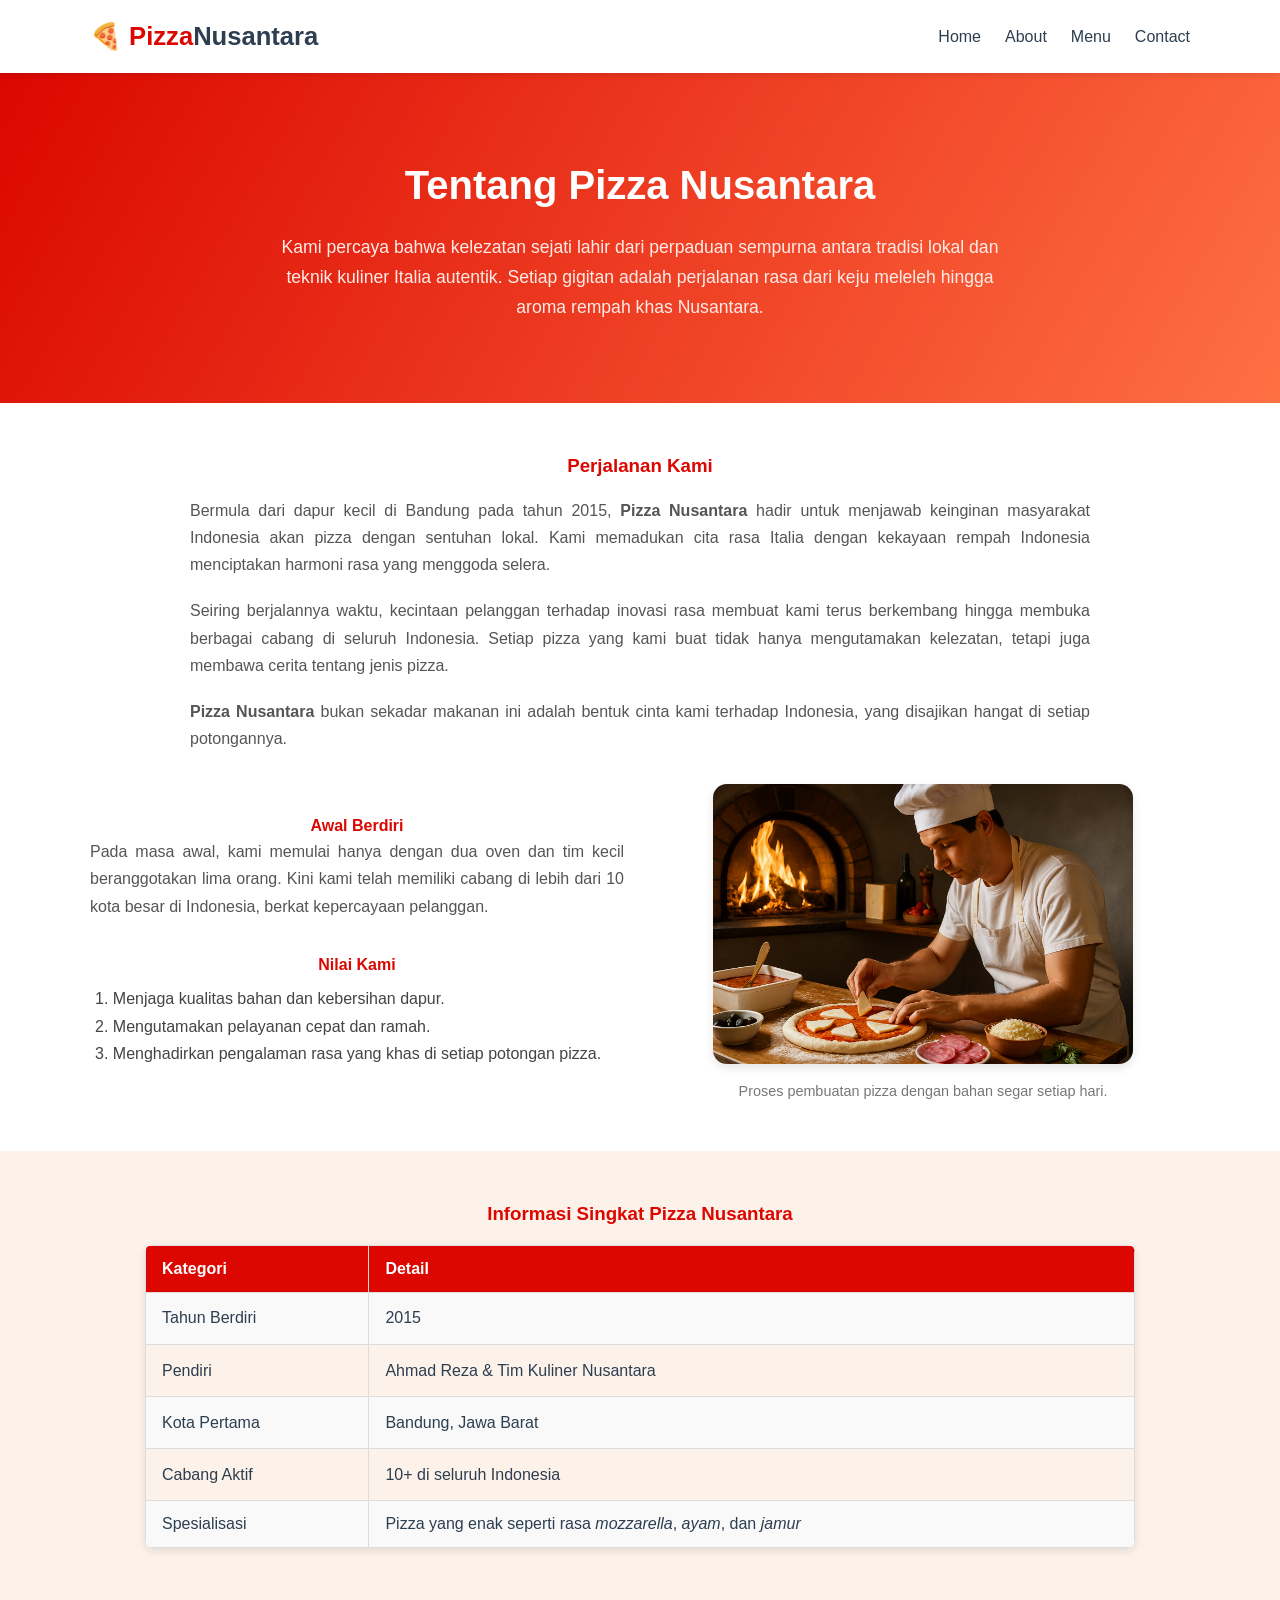
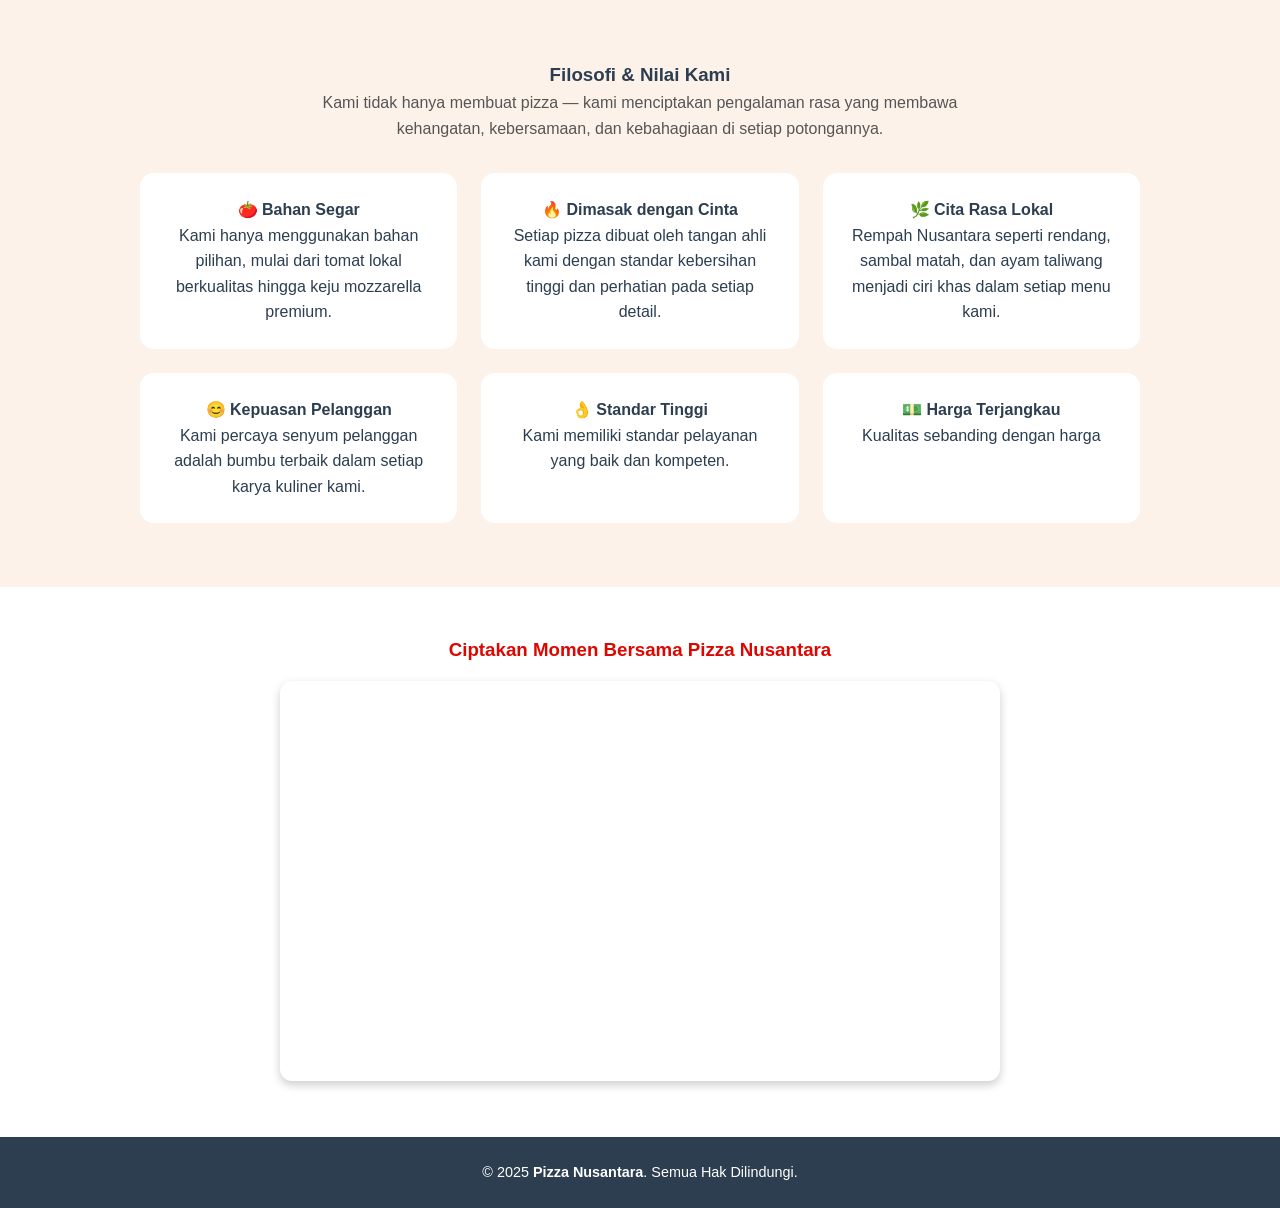
==== about.html @ c777f019 "Commit pertama, upload proyek Pizzanusantara" ====
<!DOCTYPE html>
<html lang="id">
<head>
  <meta charset="UTF-8">
  <meta name="viewport" content="width=device-width, initial-scale=1.0">
  <title>Tentang Kami - Pizza Nusantara</title>
  <link rel="stylesheet" href="style.css">
  <style>
   
    main {
      display: block;
    }

    .about-hero {
      background: linear-gradient(120deg, #db0700, #ff7043);
      color: #fff;
      text-align: center;
      padding: 5rem 1rem;
    }

    .about-hero h2 {
      font-size: 2.5rem;
      font-weight: 700;
      margin-bottom: 1rem;
    }

    .about-hero p {
      max-width: 750px;
      margin: 0 auto;
      font-size: 1.1rem;
      color: #ffece8;
      line-height: 1.7;
    }

    article {
      background: var(--light);
      padding: 3rem 0;
    }

    article h3 {
      color: var(--primary);
      text-align: center;
      margin-bottom: 1rem;
    }

    article p {
      color: #555;
      line-height: 1.7;
      margin: 0 auto 1.2rem;
      max-width: 900px;
      text-align: justify;
    }

    .about-story .content {
      display: flex;
      flex-wrap: wrap;
      justify-content: space-between;
      gap: 2rem;
      align-items: center;
      margin-top: 2rem;
    }

    .about-story img {
      width: 100%;
      max-width: 420px;
      border-radius: var(--radius);
      box-shadow: 0 4px 10px rgba(0, 0, 0, 0.1);
    }

    table {
      width: 90%;
      margin: 2rem auto;
      border-collapse: collapse;
      border-radius: var(--radius);
      overflow: hidden;
      box-shadow: 0 2px 10px rgba(0,0,0,0.1);
    }

    table th, table td {
      border: 1px solid #ddd;
      padding: 0.8rem 1rem;
      text-align: left;
    }

    table th {
      background: var(--primary);
      color: #fff;
    }

    table tr:nth-child(even) {
      background: #f9f9f9;
    }

    .about-values {
      background: var(--secondary);
      text-align: center;
      padding: 4rem 1rem;
    }

    .values-grid {
      display: grid;
      grid-template-columns: repeat(auto-fit, minmax(240px, 1fr));
      gap: 1.5rem;
      margin-top: 2rem;
      max-width: 1000px;
      margin-inline: auto;
    }

    .value-card {
      background: var(--light);
      border-radius: var(--radius);
      padding: 1.5rem;
    }

   
    ol {
      text-align: left;
      margin: 1.5rem auto;
      max-width: 700px;
      color: #444;
      line-height: 1.7;
    }

    .about-video {
      text-align: center;
      padding: 3rem 0;
      background: var(--light);
    }

    video {
      width: 90%;
      max-width: 720px;
      height: 400px;
      border-radius: 12px;
      object-fit: cover;
      box-shadow: 0 4px 10px rgba(0,0,0,0.2);
    }

    @media (max-width: 768px) {
      .about-story .content {
        flex-direction: column;
        text-align: center;
      }
      table {
        width: 100%;
      }
    }
  </style>
</head>
<body>
  <header class="navbar">
    <div class="container">
      <h1 class="logo">🍕 Pizza<span>Nusantara</span></h1>
      <nav>
        <ul class="nav-links">
          <li><a href="index.html">Home</a></li>
          <li><a href="about.html">About</a></li>
          <li><a href="galery.html">Menu</a></li>
          <li><a href="contact.html">Contact</a></li>
        </ul>
      </nav>
    </div>
  </header>

  <main>
    <!-- HERO -->
    <section class="about-hero">
      <h2>Tentang Pizza Nusantara</h2>
      <p>Kami percaya bahwa kelezatan sejati lahir dari perpaduan sempurna antara tradisi lokal dan teknik kuliner Italia autentik. Setiap gigitan adalah perjalanan rasa dari keju meleleh hingga aroma rempah khas Nusantara.</p>
    </section>

   <!-- ARTICLE SEJARAH -->
<article class="about-story">
  <div class="container">
    <h3>Perjalanan Kami</h3>

    <p>
      Bermula dari dapur kecil di Bandung pada tahun 2015, 
      <strong>Pizza Nusantara</strong> hadir untuk menjawab keinginan masyarakat Indonesia akan pizza dengan sentuhan lokal. 
      Kami memadukan cita rasa Italia dengan kekayaan rempah Indonesia  menciptakan harmoni rasa yang menggoda selera.
      <p>
    Seiring berjalannya waktu, kecintaan pelanggan terhadap inovasi rasa membuat kami terus berkembang hingga membuka berbagai cabang di seluruh Indonesia. 
    Setiap pizza yang kami buat tidak hanya mengutamakan kelezatan, tetapi juga membawa cerita tentang jenis pizza.
  </p>

  <p>
    <strong>Pizza Nusantara</strong> bukan sekadar makanan ini adalah bentuk cinta kami terhadap Indonesia, 
    yang disajikan hangat di setiap potongannya. 
  </p>
    </p>

    <section class="content">
      <div class="text" style="flex:1; text-align:center;">
        <h4 style="margin-top:1rem; color:var(--primary);">Awal Berdiri</h4>
        <p style="max-width:700px; margin:0 auto 1.5rem; text-align:justify;">
          Pada masa awal, kami memulai hanya dengan dua oven dan tim kecil beranggotakan lima orang. 
          Kini kami telah memiliki cabang di lebih dari 10 kota besar di Indonesia, berkat kepercayaan pelanggan.
        </p>

        <h4 style="margin-top:2rem; color:var(--primary);">Nilai Kami</h4>
        <ol style="display:inline-block; text-align:left; margin-top:0.5rem;">
          <li>Menjaga kualitas bahan dan kebersihan dapur.</li>
          <li>Mengutamakan pelayanan cepat dan ramah.</li>
          <li>Menghadirkan pengalaman rasa yang khas di setiap potongan pizza.</li>
        </ol>
      </div>

      <figure style="flex:1; text-align:center;">
        <img 
          src="images/pembuatan.png" 
          alt="Proses pembuatan Pizza Nusantara" 
          style="width:100%; max-width:420px; border-radius:var(--radius); box-shadow:0 4px 10px rgba(0,0,0,0.1);"
        >
        <figcaption style="font-size:0.9rem; color:#777; margin-top:0.5rem;">
          Proses pembuatan pizza dengan bahan segar setiap hari.
        </figcaption>
      </figure>
    </section>
  </div>
</article>

<!-- TABEL INFORMASI BRAND -->
<section class="brand-info" style="text-align: center; padding: 3rem 1rem;">
  <div class="container" style="display: inline-block; text-align: left;">
    <h3 style="text-align: center; color: #db0700; margin-bottom: 1rem;">
      Informasi Singkat Pizza Nusantara
    </h3>
    <table style="
      margin: 0 auto;
      border-collapse: collapse;
      min-width: 350px;
      box-shadow: 0 3px 8px rgba(0,0,0,0.1);
      border-radius: 8px;
      overflow: hidden;
    ">
      <tr style="background: #db0700; color: #fff;">
        <th style="padding: 10px 16px;">Kategori</th>
        <th style="padding: 10px 16px;">Detail</th>
      </tr>
      <tr>
        <td >Tahun Berdiri</td>
        <td >2015</td>
      </tr>
      <tr>
        <td >Pendiri</td>
        <td >Ahmad Reza &amp; Tim Kuliner Nusantara</td>
      </tr>
      <tr>
        <td>Kota Pertama</td>
        <td >Bandung, Jawa Barat</td>
      </tr>
      <tr>
        <td >Cabang Aktif</td>
        <td >10+ di seluruh Indonesia</td>
      </tr>
      <tr>
        <td style="padding: 10px 16px;">Spesialisasi</td>
        <td style="padding: 10px 16px;">
          Pizza yang enak seperti rasa <em>mozzarella</em>,
          <em>ayam</em>, dan <em>jamur</em>
        </td>
      </tr>
    </table>
  </div>
</section>



    <!-- NILAI & FILOSOFI -->
    <section class="about-values">
      <div class="container">
        <h3>Filosofi &amp; Nilai Kami</h3>
        <p style="max-width:700px;margin:0 auto;color:#555;">
          Kami tidak hanya membuat pizza — kami menciptakan pengalaman rasa yang membawa kehangatan, kebersamaan, dan kebahagiaan di setiap potongannya.
        </p>

        <div class="values-grid">
          <div class="value-card">
            <h4>🍅 Bahan Segar</h4>
            <p>Kami hanya menggunakan bahan pilihan, mulai dari tomat lokal berkualitas hingga keju mozzarella premium.</p>
          </div>
          <div class="value-card">
            <h4>🔥 Dimasak dengan Cinta</h4>
            <p>Setiap pizza dibuat oleh tangan ahli kami dengan standar kebersihan tinggi dan perhatian pada setiap detail.</p>
          </div>
          <div class="value-card">
            <h4>🌿 Cita Rasa Lokal</h4>
            <p>Rempah Nusantara seperti rendang, sambal matah, dan ayam taliwang menjadi ciri khas dalam setiap menu kami.</p>
          </div>
          <div class="value-card">
            <h4>😊 Kepuasan Pelanggan</h4>
            <p>Kami percaya senyum pelanggan adalah bumbu terbaik dalam setiap karya kuliner kami.</p>
          </div>

          <div class="value-card">
            <h4>👌 Standar Tinggi</h4>
            <p>Kami memiliki standar pelayanan yang baik dan kompeten.</p>
          </div>

          <div class="value-card">
            <h4>💵 Harga Terjangkau</h4>
            <p>Kualitas sebanding dengan harga</p>
          </div>

        </div>
      </div>
    </section>

    
    <section class="about-video">
      <div class="container">
        <h3 style="color:var(--primary);margin-bottom:1rem;">Ciptakan Momen Bersama Pizza Nusantara</h3>
        <video autoplay loop="videos/pizza.mp4">
          <source src="videos/pizza.mp4" type="video/mp4">
          Browser Anda tidak mendukung pemutaran video.
        </video>
      </div>
    </section>
  </main>

  <footer>
    <div class="container">
      <p>&copy; 2025 <strong>Pizza Nusantara</strong>. Semua Hak Dilindungi.</p>
    </div>
  </footer>
</body>
</html>
---- style.css ----
/*UTAMA*/

:root {
  --primary: #db0700;
  --secondary: #fdf2e9;
  --dark: #2c3e50;
  --light: #fff;
  --radius: 14px;
}

* {
  margin: 0;
  padding: 0;
  box-sizing: border-box;
  font-family: "Poppins", sans-serif;
}

body {
  color: var(--dark);
  background: var(--secondary);
  line-height: 1.6;
}

.container {
  width: 90%;
  max-width: 1100px;
  margin: 0 auto;
}

.navbar {
  background: var(--light);
  box-shadow: 0 2px 6px rgba(0, 0, 0, 0.1);
  padding: 1rem 0;
  position: sticky;
  top: 0;
  z-index: 999;
}

.logo {
  font-size: 1.6rem;
  color: var(--primary);
}

.logo span {
  color: var(--dark);
}

.navbar .container {
  display: flex;
  align-items: center;
  justify-content: space-between;
}

.nav-links {
  display: flex;
  gap: 1.5rem;
  list-style: none;
}

.nav-links a {
  text-decoration: none;
  color: var(--dark);
  font-weight: 500;
}

.nav-links a:hover {
  color: var(--primary);
}

.btn-primary {
  display: inline-block;
  background: #fff;
  color: #c91e00;
  padding: 0.8rem 1.6rem;
  border-radius: var(--radius);
  text-decoration: none;
  font-weight: 600;
  transition: background 0.25s ease;
}

.btn-primary:hover {
  background: #b30000;
  color: #fff;
}

.hero-content .image {
  flex: 1 1 45%;
  text-align: center;
}

.hero-content .image img {
  width: 80%;
  max-width: 400px;
  border-radius: 50%;
  object-fit: cover;
  border: none;
  outline: none;
  background: transparent;
}


@media (max-width: 768px) {
  .hero-content {
    flex-direction: column;
    text-align: center;
  }

  .hero-content .text {
    text-align: center;
  }

  .hero-content .image img {
    width: 85%;
  }
}



.about {
  padding: 1rem 0;
  text-align: center;
}

.about h3 {
  color: var(--primary);
  margin-bottom: 1rem;
}


.menu {
  padding: 3rem 0;
  text-align: center;
}

.menu h3 {
  color: var(--primary);
  margin-bottom: 0.5rem;
}

.menu p {
  font-size: 1rem;
  color: #555;
  margin-bottom: 2rem;
}

footer {
  background: var(--dark);
  color: var(--light);
  text-align: center;
  padding: 1.5rem 0;
  font-size: 0.9rem;
}

@media (max-width: 768px) {
  .nav-links {
    flex-direction: column;
    align-items: center;
  }

  .hero-content {
    flex-direction: column;
    text-align: center;
  }

  .hero-content .image img {
    width: 90%;
  }
}
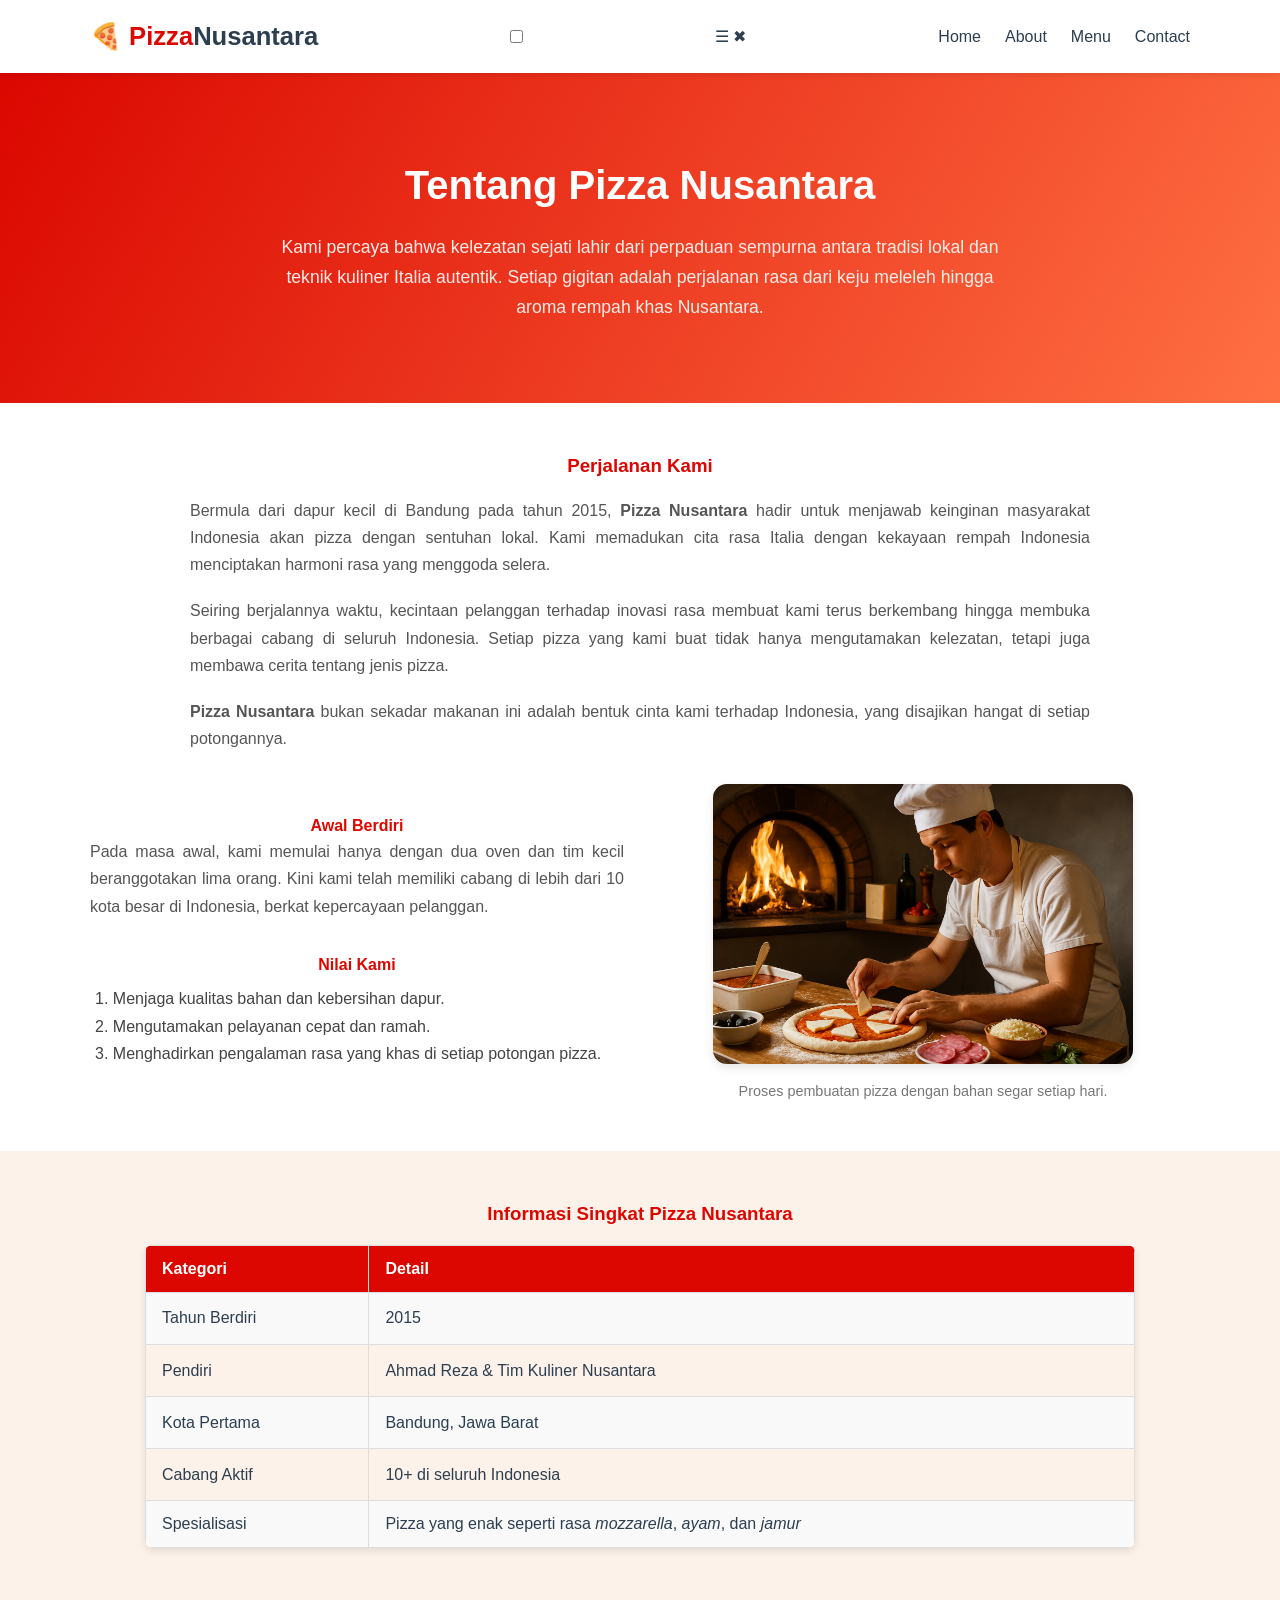
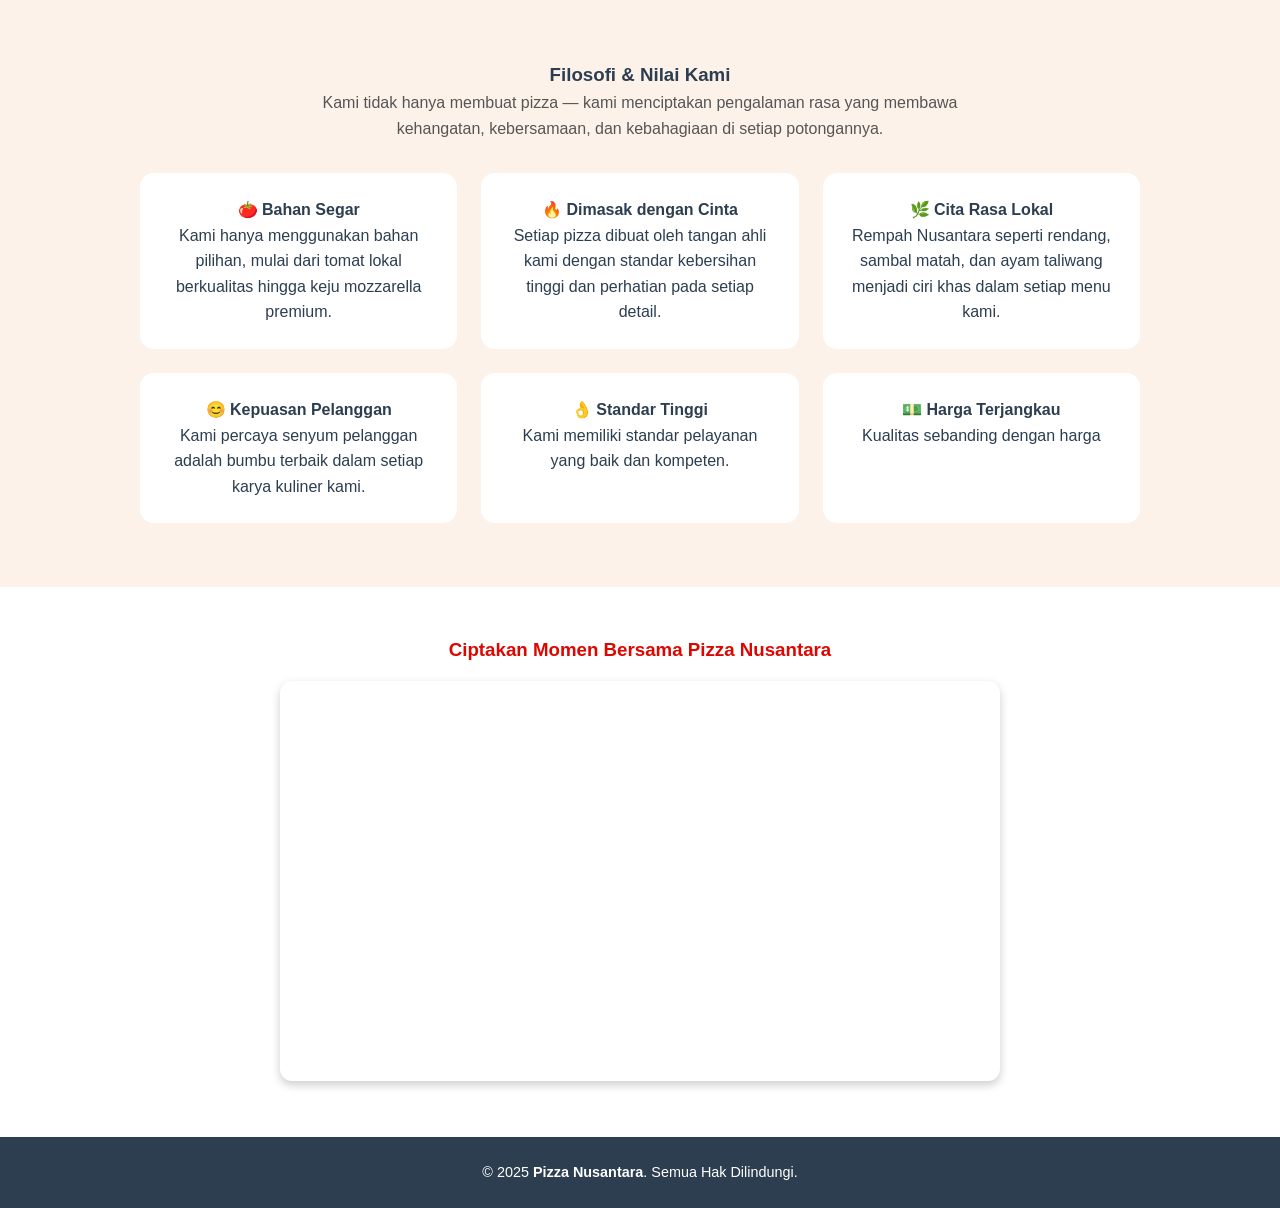
==== commit 7ac6d70e: "feat: tambah menu hamburger responsif pada navbar" ====
--- a/about.html
+++ b/about.html
@@ -148,19 +148,31 @@
   </style>
 </head>
 <body>
-  <header class="navbar">
-    <div class="container">
-      <h1 class="logo">🍕 Pizza<span>Nusantara</span></h1>
-      <nav>
-        <ul class="nav-links">
-          <li><a href="index.html">Home</a></li>
-          <li><a href="about.html">About</a></li>
-          <li><a href="galery.html">Menu</a></li>
-          <li><a href="contact.html">Contact</a></li>
-        </ul>
-      </nav>
-    </div>
-  </header>
+ <header class="navbar">
+  <div class="container">
+    <!-- 1. Logo tetap di kiri -->
+    <h1 class="logo">🍕 Pizza<span>Nusantara</span></h1>
+
+    <!-- 2. Checkbox untuk logika buka/tutup (Hidden) -->
+    <input type="checkbox" id="check">
+
+    <!-- 3. Ikon Hamburger yang akan muncul di pojok kanan saat mobile -->
+    <label for="check" class="icons">
+      <span id="menu-icon">&#9776;</span>
+      <span id="close-icon">&#10006;</span>
+    </label>
+
+    <!-- 4. Navigasi -->
+    <nav>
+      <ul class="nav-links">
+        <li><a href="index.html">Home</a></li>
+        <li><a href="about.html">About</a></li>
+        <li><a href="galery.html">Menu</a></li>
+        <li><a href="contact.html">Contact</a></li>
+      </ul>
+    </nav>
+  </div>
+</header>
 
   <main>
     <!-- HERO -->
